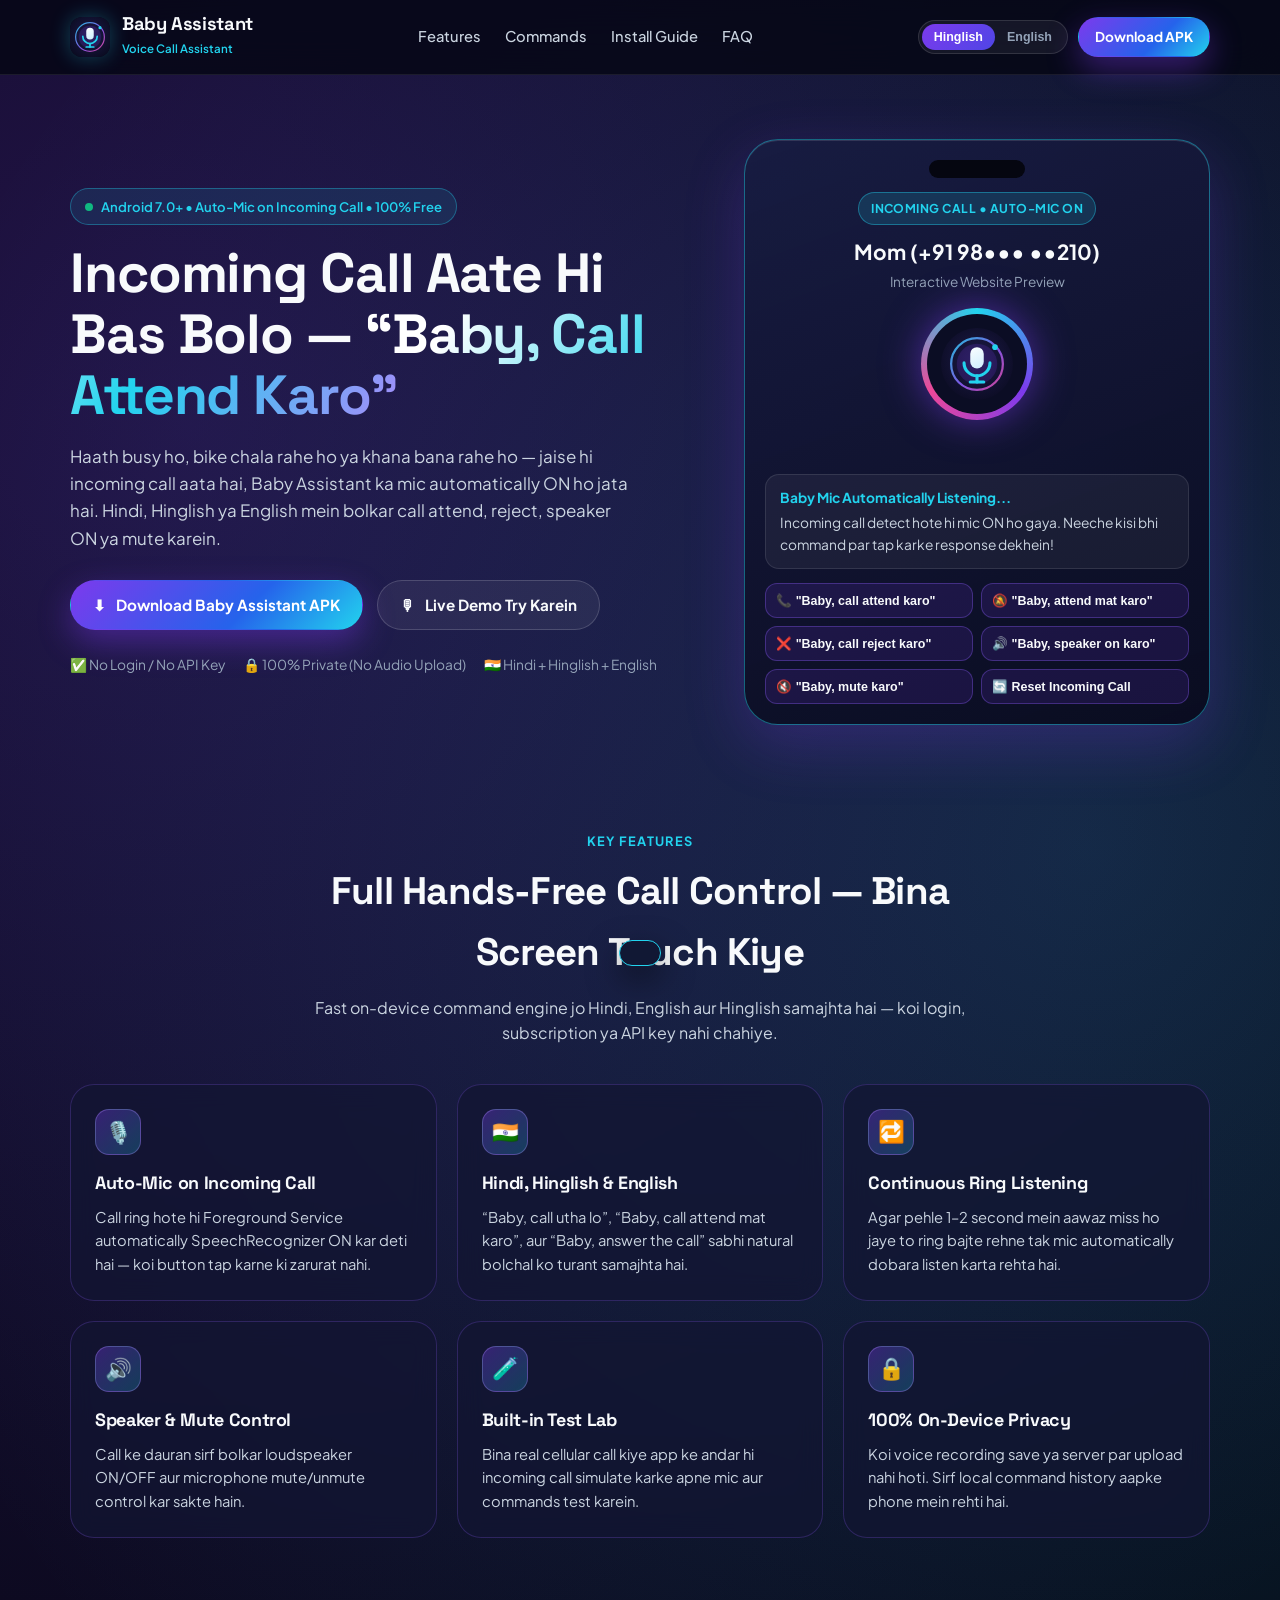
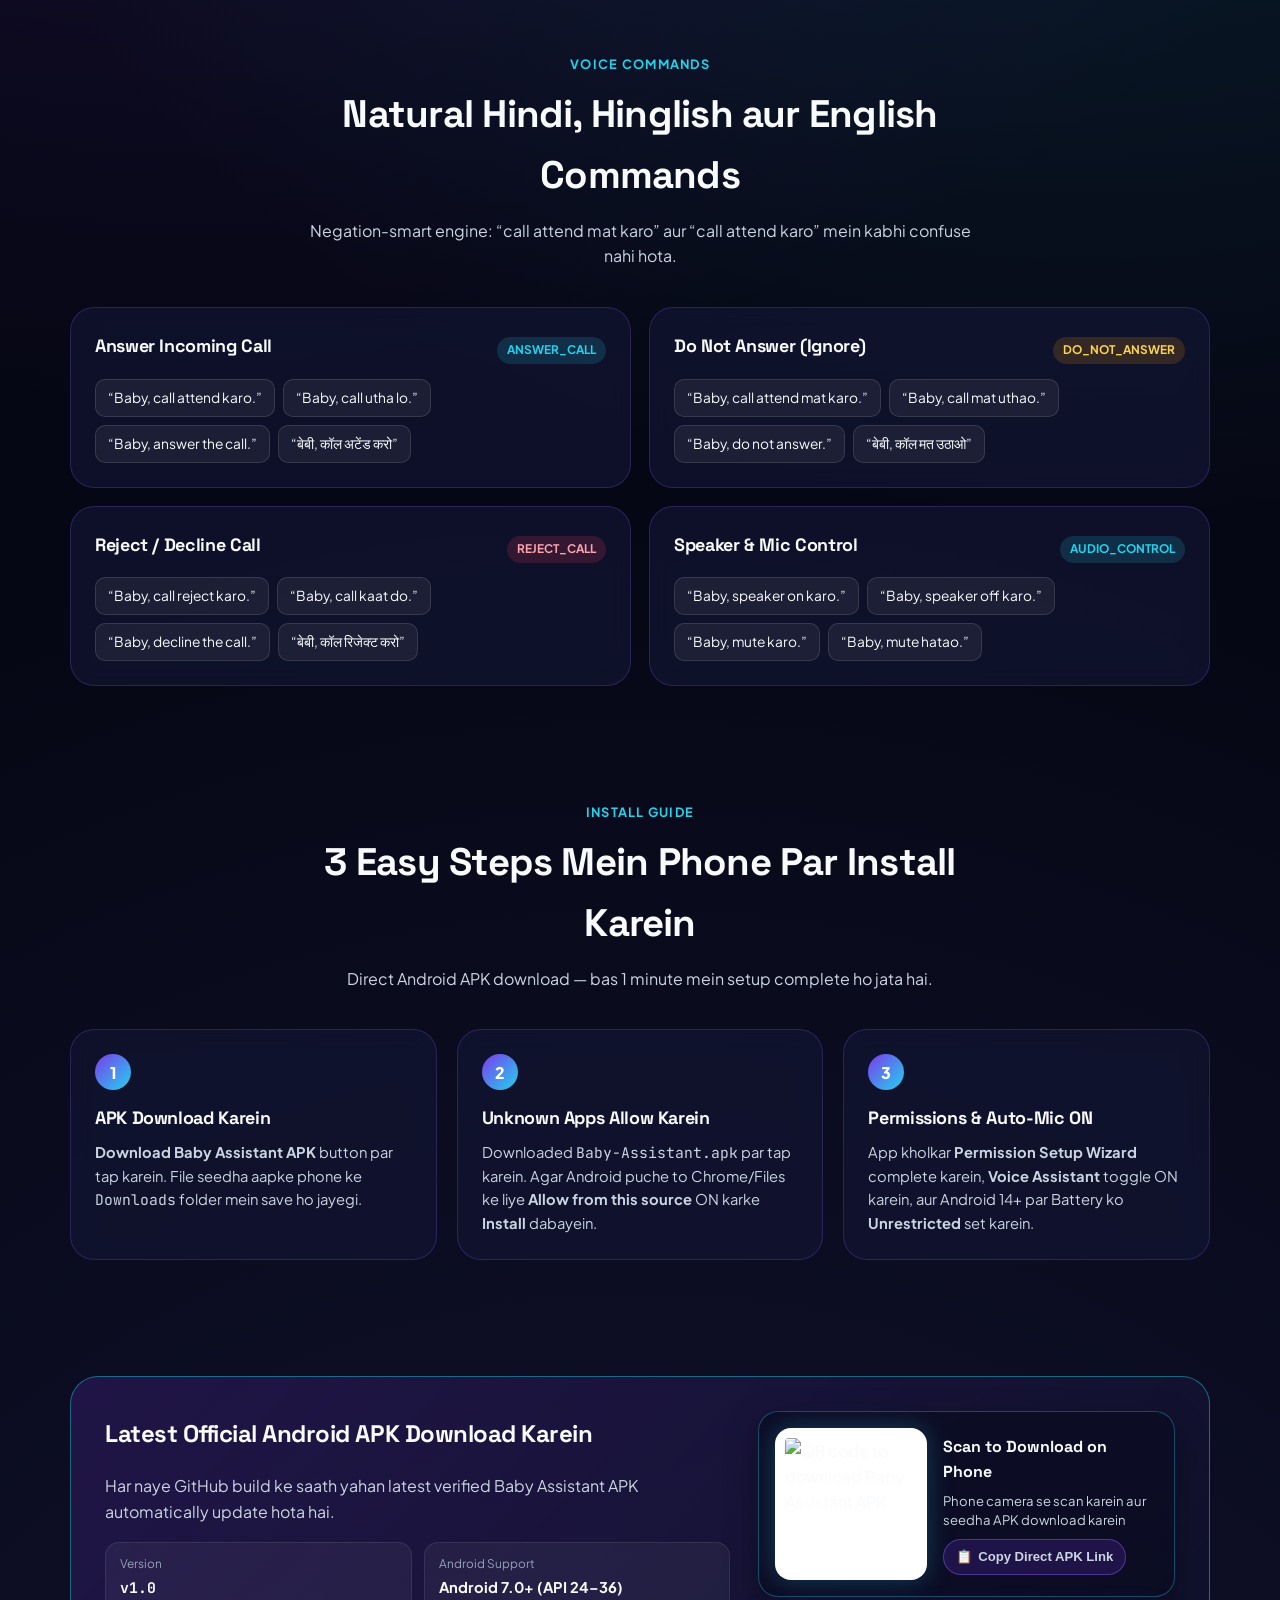
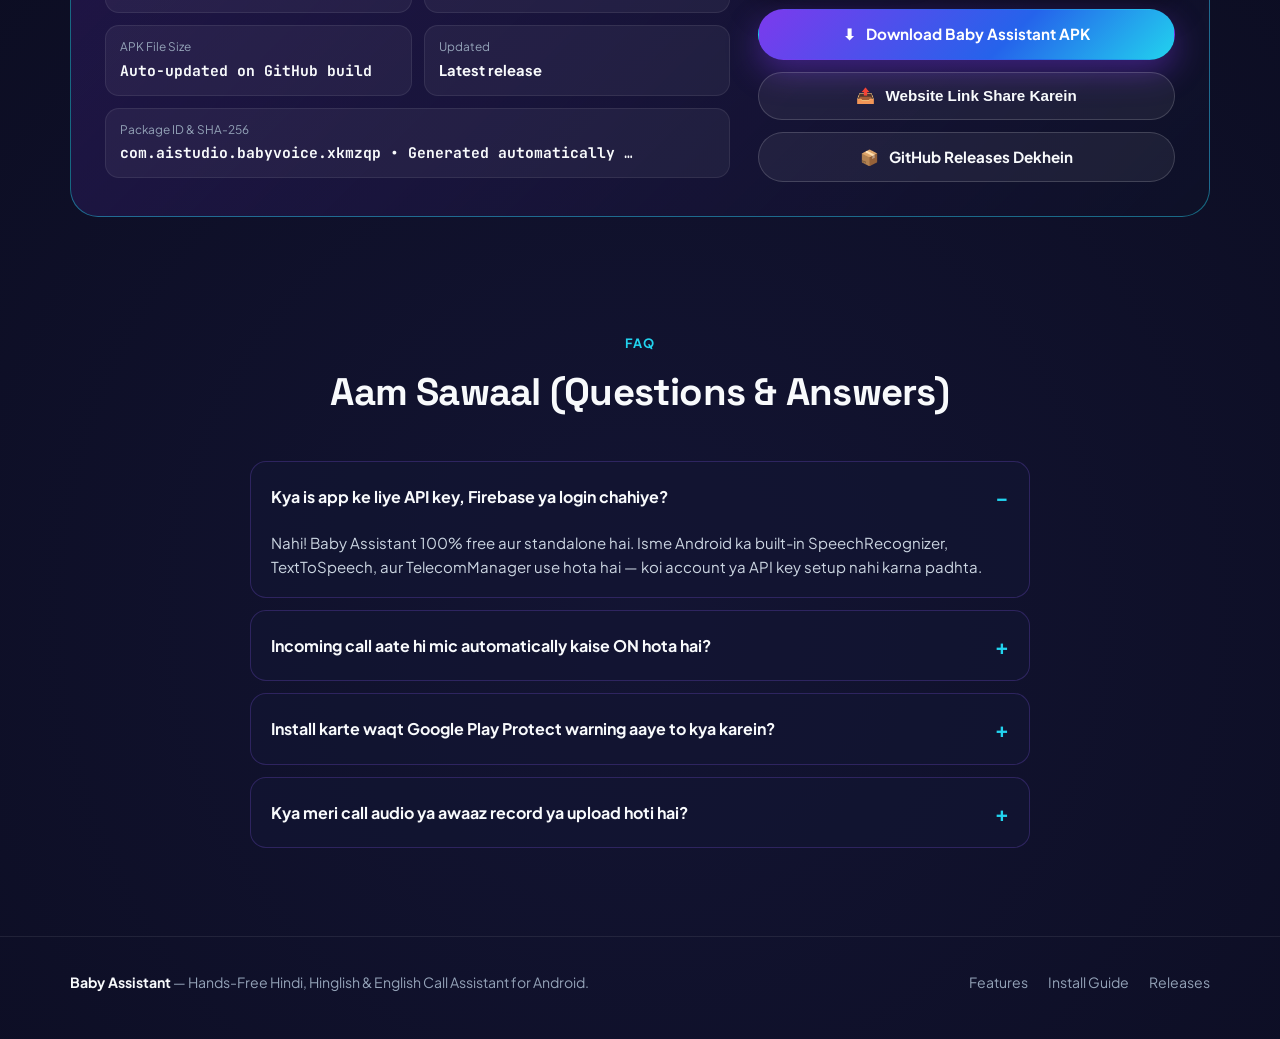
==== docs/index.html @ 57e8d979 "feat(docs): add public landing page and CI deployment Create a responsive landing page in `docs/` fo" ====
<!DOCTYPE html>
<html lang="en">
<head>
  <meta charset="UTF-8" />
  <meta name="viewport" content="width=device-width, initial-scale=1.0" />
  <title>Baby Assistant — Download Hands-Free Voice Call Assistant APK</title>
  <meta
    name="description"
    content="Download Baby Assistant Android APK. Automatically activates microphone on incoming calls for hands-free Hindi, English, and Hinglish call answering, rejecting, speaker, and mute control."
  />
  <meta name="theme-color" content="#0A0B20" />
  <link rel="icon" type="image/svg+xml" href="./assets/baby-icon.svg" />
  <link rel="preconnect" href="https://fonts.googleapis.com" />
  <link rel="preconnect" href="https://fonts.gstatic.com" crossorigin />
  <link
    href="https://fonts.googleapis.com/css2?family=JetBrains+Mono:wght@500;700&family=Plus+Jakarta+Sans:wght@400;500;600;700;800&family=Space+Grotesk:wght@600;700&display=swap"
    rel="stylesheet"
  />
  <link rel="stylesheet" href="./styles.css" />
</head>
<body>
  <header class="navbar">
    <div class="container nav-inner">
      <a href="#top" class="brand">
        <img src="./assets/baby-icon.svg" alt="Baby Assistant Logo" width="40" height="40" />
        <div>
          <span class="brand-name">Baby Assistant</span>
          <span class="brand-sub">Voice Call Assistant</span>
        </div>
      </a>

      <nav class="nav-links" aria-label="Primary navigation">
        <a href="#features">Features</a>
        <a href="#commands">Commands</a>
        <a href="#install">Install Guide</a>
        <a href="#faq">FAQ</a>
      </nav>

      <div class="nav-actions">
        <div class="lang-toggle" role="group" aria-label="Language switch">
          <button type="button" class="lang-btn active" data-lang="hinglish">Hinglish</button>
          <button type="button" class="lang-btn" data-lang="english">English</button>
        </div>
        <a
          href="https://github.com/khilesh6263/-babu/releases/latest/download/Baby-Assistant.apk"
          class="btn btn-primary btn-compact"
          data-apk-download
          download="Baby-Assistant.apk"
        >
          Download APK
        </a>
      </div>
    </div>
  </header>

  <main id="top">
    <!-- Hero -->
    <section class="hero">
      <div class="container hero-grid">
        <div>
          <div class="pill-badge">
            <span class="pulse-dot" aria-hidden="true"></span>
            <span data-i18n="badge">Android 7.0+ • Auto-Mic on Incoming Call • 100% Free</span>
          </div>

          <h1 data-i18n="heroTitle">
            Incoming Call Aate Hi Bas Bolo — <span class="gradient-text">“Baby, Call Attend Karo”</span>
          </h1>

          <p class="hero-desc" data-i18n="heroDesc">
            Haath busy ho, bike chala rahe ho ya khana bana rahe ho — jaise hi incoming call aata hai, Baby Assistant ka mic automatically ON ho jata hai. Hindi, Hinglish ya English mein bolkar call attend, reject, speaker ON ya mute karein.
          </p>

          <div class="hero-cta-row">
            <a
              href="https://github.com/khilesh6263/-babu/releases/latest/download/Baby-Assistant.apk"
              class="btn btn-primary"
              data-apk-download
              download="Baby-Assistant.apk"
            >
              <span aria-hidden="true">⬇</span>
              <span data-i18n="downloadBtn">Download Baby Assistant APK</span>
            </a>

            <a href="#live-demo" class="btn btn-secondary">
              <span aria-hidden="true">🎙</span>
              <span data-i18n="tryDemoBtn">Live Demo Try Karein</span>
            </a>
          </div>

          <div class="meta-strip">
            <span>✅ No Login / No API Key</span>
            <span>🔒 100% Private (No Audio Upload)</span>
            <span>🇮🇳 Hindi + Hinglish + English</span>
          </div>
        </div>

        <!-- Interactive Simulator -->
        <div id="live-demo" class="phone-frame" aria-label="Interactive Baby Assistant demo">
          <div class="phone-notch" aria-hidden="true"></div>
          <div class="phone-header">
            <span id="sim-status-pill" class="call-status-pill ringing">Incoming Call • Auto-Mic ON</span>
            <p class="caller-name">Mom (+91 98••• ••210)</p>
            <p class="caller-sub">Interactive Website Preview</p>
          </div>

          <div class="orb-stage">
            <div class="orb-ring">
              <div class="orb-inner">
                <img src="./assets/baby-icon.svg" alt="Baby Listening Orb" />
              </div>
            </div>
            <div class="wave-bars" aria-hidden="true">
              <span></span><span></span><span></span><span></span><span></span>
            </div>
          </div>

          <div class="sim-response" aria-live="polite">
            <strong id="sim-response-title">Baby Mic Automatically Listening...</strong>
            <span id="sim-response-text">
              Incoming call detect hote hi mic ON ho gaya. Neeche kisi bhi command par tap karke response dekhein!
            </span>
          </div>

          <div class="demo-chips">
            <button type="button" class="chip-btn" data-sim="answer">📞 "Baby, call attend karo"</button>
            <button type="button" class="chip-btn" data-sim="ignore">🔕 "Baby, attend mat karo"</button>
            <button type="button" class="chip-btn" data-sim="reject">❌ "Baby, call reject karo"</button>
            <button type="button" class="chip-btn" data-sim="speaker">🔊 "Baby, speaker on karo"</button>
            <button type="button" class="chip-btn" data-sim="mute">🔇 "Baby, mute karo"</button>
            <button type="button" class="chip-btn" data-sim="ringing">🔄 Reset Incoming Call</button>
          </div>
        </div>
      </div>
    </section>

    <!-- Features -->
    <section id="features" class="section">
      <div class="container">
        <div class="section-head">
          <div class="section-tag" data-i18n="featuresTag">Key Features</div>
          <h2 data-i18n="featuresTitle">Full Hands-Free Call Control — Bina Screen Touch Kiye</h2>
          <p data-i18n="featuresSub">
            Fast on-device command engine jo Hindi, English aur Hinglish samajhta hai — koi login, subscription ya API key nahi chahiye.
          </p>
        </div>

        <div class="card-grid">
          <article class="glass-card">
            <div class="icon-box" aria-hidden="true">🎙️</div>
            <h3>Auto-Mic on Incoming Call</h3>
            <p>
              Call ring hote hi Foreground Service automatically SpeechRecognizer ON kar deti hai — koi button tap karne ki zarurat nahi.
            </p>
          </article>

          <article class="glass-card">
            <div class="icon-box" aria-hidden="true">🇮🇳</div>
            <h3>Hindi, Hinglish &amp; English</h3>
            <p>
              “Baby, call utha lo”, “Baby, call attend mat karo”, aur “Baby, answer the call” sabhi natural bolchal ko turant samajhta hai.
            </p>
          </article>

          <article class="glass-card">
            <div class="icon-box" aria-hidden="true">🔁</div>
            <h3>Continuous Ring Listening</h3>
            <p>
              Agar pehle 1–2 second mein aawaz miss ho jaye to ring bajte rehne tak mic automatically dobara listen karta rehta hai.
            </p>
          </article>

          <article class="glass-card">
            <div class="icon-box" aria-hidden="true">🔊</div>
            <h3>Speaker &amp; Mute Control</h3>
            <p>
              Call ke dauran sirf bolkar loudspeaker ON/OFF aur microphone mute/unmute control kar sakte hain.
            </p>
          </article>

          <article class="glass-card">
            <div class="icon-box" aria-hidden="true">🧪</div>
            <h3>Built-in Test Lab</h3>
            <p>
              Bina real cellular call kiye app ke andar hi incoming call simulate karke apne mic aur commands test karein.
            </p>
          </article>

          <article class="glass-card">
            <div class="icon-box" aria-hidden="true">🔒</div>
            <h3>100% On-Device Privacy</h3>
            <p>
              Koi voice recording save ya server par upload nahi hoti. Sirf local command history aapke phone mein rehti hai.
            </p>
          </article>
        </div>
      </div>
    </section>

    <!-- Supported Commands -->
    <section id="commands" class="section">
      <div class="container">
        <div class="section-head">
          <div class="section-tag" data-i18n="commandsTag">Voice Commands</div>
          <h2 data-i18n="commandsTitle">Natural Hindi, Hinglish aur English Commands</h2>
          <p data-i18n="commandsSub">
            Negation-smart engine: “call attend mat karo” aur “call attend karo” mein kabhi confuse nahi hota.
          </p>
        </div>

        <div class="commands-grid">
          <article class="glass-card command-card">
            <div class="command-header">
              <h3>Answer Incoming Call</h3>
              <span class="intent-badge">ANSWER_CALL</span>
            </div>
            <div class="phrase-list">
              <span class="phrase-pill">“Baby, call attend karo.”</span>
              <span class="phrase-pill">“Baby, call utha lo.”</span>
              <span class="phrase-pill">“Baby, answer the call.”</span>
              <span class="phrase-pill">“बेबी, कॉल अटेंड करो”</span>
            </div>
          </article>

          <article class="glass-card command-card">
            <div class="command-header">
              <h3>Do Not Answer (Ignore)</h3>
              <span class="intent-badge warn">DO_NOT_ANSWER</span>
            </div>
            <div class="phrase-list">
              <span class="phrase-pill">“Baby, call attend mat karo.”</span>
              <span class="phrase-pill">“Baby, call mat uthao.”</span>
              <span class="phrase-pill">“Baby, do not answer.”</span>
              <span class="phrase-pill">“बेबी, कॉल मत उठाओ”</span>
            </div>
          </article>

          <article class="glass-card command-card">
            <div class="command-header">
              <h3>Reject / Decline Call</h3>
              <span class="intent-badge danger">REJECT_CALL</span>
            </div>
            <div class="phrase-list">
              <span class="phrase-pill">“Baby, call reject karo.”</span>
              <span class="phrase-pill">“Baby, call kaat do.”</span>
              <span class="phrase-pill">“Baby, decline the call.”</span>
              <span class="phrase-pill">“बेबी, कॉल रिजेक्ट करो”</span>
            </div>
          </article>

          <article class="glass-card command-card">
            <div class="command-header">
              <h3>Speaker &amp; Mic Control</h3>
              <span class="intent-badge">AUDIO_CONTROL</span>
            </div>
            <div class="phrase-list">
              <span class="phrase-pill">“Baby, speaker on karo.”</span>
              <span class="phrase-pill">“Baby, speaker off karo.”</span>
              <span class="phrase-pill">“Baby, mute karo.”</span>
              <span class="phrase-pill">“Baby, mute hatao.”</span>
            </div>
          </article>
        </div>
      </div>
    </section>

    <!-- 3-Step Install Guide -->
    <section id="install" class="section">
      <div class="container">
        <div class="section-head">
          <div class="section-tag" data-i18n="installTag">Install Guide</div>
          <h2 data-i18n="installTitle">3 Easy Steps Mein Phone Par Install Karein</h2>
          <p data-i18n="installSub">
            Direct Android APK download — bas 1 minute mein setup complete ho jata hai.
          </p>
        </div>

        <div class="steps-grid">
          <article class="glass-card">
            <div class="step-num">1</div>
            <h3>APK Download Karein</h3>
            <p>
              <strong>Download Baby Assistant APK</strong> button par tap karein. File seedha aapke phone ke <code>Downloads</code> folder mein save ho jayegi.
            </p>
          </article>

          <article class="glass-card">
            <div class="step-num">2</div>
            <h3>Unknown Apps Allow Karein</h3>
            <p>
              Downloaded <code>Baby-Assistant.apk</code> par tap karein. Agar Android puche to Chrome/Files ke liye <strong>Allow from this source</strong> ON karke <strong>Install</strong> dabayein.
            </p>
          </article>

          <article class="glass-card">
            <div class="step-num">3</div>
            <h3>Permissions &amp; Auto-Mic ON</h3>
            <p>
              App kholkar <strong>Permission Setup Wizard</strong> complete karein, <strong>Voice Assistant</strong> toggle ON karein, aur Android 14+ par Battery ko <strong>Unrestricted</strong> set karein.
            </p>
          </article>
        </div>
      </div>
    </section>

    <!-- Download & Verification Box -->
    <section id="download" class="section">
      <div class="container">
        <div class="download-box">
          <div>
            <h2 data-i18n="downloadBoxTitle">Latest Official Android APK Download Karein</h2>
            <p style="color: var(--text-secondary); margin: 0;" data-i18n="downloadBoxSub">
              Har naye GitHub build ke saath yahan latest verified Baby Assistant APK automatically update hota hai.
            </p>

            <div class="spec-list">
              <div class="spec-item">
                <span class="spec-label">Version</span>
                <span class="spec-value mono" id="spec-version">v1.0</span>
              </div>
              <div class="spec-item">
                <span class="spec-label">Android Support</span>
                <span class="spec-value">Android 7.0+ (API 24–36)</span>
              </div>
              <div class="spec-item">
                <span class="spec-label">APK File Size</span>
                <span class="spec-value mono" id="spec-size">Auto-updated</span>
              </div>
              <div class="spec-item">
                <span class="spec-label">Updated</span>
                <span class="spec-value" id="spec-updated">Latest release</span>
              </div>
              <div class="spec-item" style="grid-column: 1 / -1;">
                <span class="spec-label">Package ID &amp; SHA-256</span>
                <span class="spec-value mono">com.aistudio.babyvoice.xkmzqp • <span id="spec-sha256">Verified in CI</span></span>
              </div>
            </div>
          </div>

          <div class="download-actions">
            <div class="qr-card" aria-label="QR code for direct APK download">
              <div class="qr-frame">
                <div
                  id="apk-qr-code"
                  class="qr-code-box"
                  role="img"
                  aria-label="Scan QR code to download Baby Assistant APK"
                ></div>
              </div>
              <div class="qr-caption">
                <strong data-i18n="qrTitle">Scan to Download on Phone</strong>
                <span data-i18n="qrDesc">Phone camera se scan karein aur seedha APK download karein</span>
                <button type="button" id="copy-apk-url-btn" class="qr-copy-btn">
                  <span aria-hidden="true">📋</span>
                  <span data-i18n="copyApkBtn">Copy Direct APK Link</span>
                </button>
              </div>
            </div>

            <a
              href="https://github.com/khilesh6263/-babu/releases/latest/download/Baby-Assistant.apk"
              class="btn btn-primary"
              data-apk-download
              download="Baby-Assistant.apk"
            >
              <span aria-hidden="true">⬇</span>
              <span data-i18n="downloadBtn">Download Baby Assistant APK</span>
            </a>

            <button type="button" id="share-site-btn" class="btn btn-secondary">
              <span aria-hidden="true">📤</span>
              <span data-i18n="shareBtn">Website Link Share Karein</span>
            </button>

            <a
              href="https://github.com/khilesh6263/-babu/releases"
              target="_blank"
              rel="noopener noreferrer"
              class="btn btn-secondary"
              data-releases-link
            >
              <span aria-hidden="true">📦</span>
              <span data-i18n="releasesBtn">GitHub Releases Dekhein</span>
            </a>
          </div>
        </div>
      </div>
    </section>

    <!-- FAQ -->
    <section id="faq" class="section">
      <div class="container">
        <div class="section-head">
          <div class="section-tag" data-i18n="faqTag">FAQ</div>
          <h2 data-i18n="faqTitle">Aam Sawaal (Questions &amp; Answers)</h2>
        </div>

        <div class="faq-list">
          <details class="faq-item" open>
            <summary>Kya is app ke liye API key, Firebase ya login chahiye?</summary>
            <p>
              Nahi! Baby Assistant 100% free aur standalone hai. Isme Android ka built-in SpeechRecognizer, TextToSpeech, aur TelecomManager use hota hai — koi account ya API key setup nahi karna padhta.
            </p>
          </details>

          <details class="faq-item">
            <summary>Incoming call aate hi mic automatically kaise ON hota hai?</summary>
            <p>
              Jab aap app ke andar Voice Assistant toggle ON rakhte hain, to app ki Microphone Foreground Service armed rehti hai. Call ring hote hi bina button dabaye mic listen start kar deta hai. Android 14+ par best performance ke liye Settings mein Battery Optimization ko Unrestricted set karein.
            </p>
          </details>

          <details class="faq-item">
            <summary>Install karte waqt Google Play Protect warning aaye to kya karein?</summary>
            <p>
              Kyunki yeh APK direct website / GitHub se download kiya jata hai (Play Store ke bahar), Android pehli baar confirm karta hai. Aap <strong>More details → Install anyway</strong> select karke safely install kar sakte hain.
            </p>
          </details>

          <details class="faq-item">
            <summary>Kya meri call audio ya awaaz record ya upload hoti hai?</summary>
            <p>
              Bilkul nahi. Baby Assistant koi audio file record ya cloud par upload nahi karta. Sirf recognized command ka text log aapke phone ke local storage mein dikhta hai, jise aap kabhi bhi delete kar sakte hain.
            </p>
          </details>
        </div>
      </div>
    </section>
  </main>

  <footer class="footer">
    <div class="container footer-inner">
      <div>
        <strong style="color: var(--text-primary);">Baby Assistant</strong> — Hands-Free Hindi, Hinglish &amp; English Call Assistant for Android.
      </div>
      <div class="footer-links">
        <a href="#features">Features</a>
        <a href="#install">Install Guide</a>
        <a href="https://github.com/khilesh6263/-babu/releases" target="_blank" rel="noopener noreferrer" data-releases-link>Releases</a>
      </div>
    </div>
  </footer>

  <div id="toast" class="toast" role="status" aria-live="polite"></div>
  <script src="https://cdn.jsdelivr.net/npm/qrcode-generator@1.4.4/qrcode.min.js" defer></script>
  <script src="./app.js" defer></script>
</body>
</html>
---- docs/styles.css ----
:root {
  --bg-deep: #060714;
  --bg-surface: #0E1128;
  --bg-card: rgba(18, 22, 50, 0.72);
  --border-subtle: rgba(139, 92, 246, 0.24);
  --border-glow: rgba(34, 211, 238, 0.45);
  --text-primary: #F8FAFC;
  --text-secondary: #CBD5E1;
  --text-muted: #94A3B8;
  --violet: #7C3AED;
  --violet-light: #A78BFA;
  --cyan: #22D3EE;
  --emerald: #10B981;
  --rose: #F43F5E;
  --amber: #F59E0B;
  --radius-lg: 24px;
  --radius-md: 16px;
  --radius-pill: 999px;
  --shadow-glow: 0 20px 60px rgba(124, 58, 237, 0.24);
}

*,
*::before,
*::after {
  box-sizing: border-box;
}

html {
  scroll-behavior: smooth;
}

body {
  margin: 0;
  font-family: "Plus Jakarta Sans", -apple-system, BlinkMacSystemFont, "Segoe UI", sans-serif;
  background: radial-gradient(circle at 15% 10%, rgba(124, 58, 237, 0.24), transparent 40%),
    radial-gradient(circle at 85% 20%, rgba(34, 211, 238, 0.16), transparent 36%),
    radial-gradient(circle at 50% 90%, rgba(99, 102, 241, 0.14), transparent 45%),
    var(--bg-deep);
  color: var(--text-primary);
  line-height: 1.6;
  min-height: 100vh;
  overflow-x: hidden;
}

h1, h2, h3, h4, .brand-name {
  font-family: "Space Grotesk", sans-serif;
  letter-spacing: -0.02em;
  margin-top: 0;
}

code, .mono {
  font-family: "JetBrains Mono", monospace;
}

a {
  color: inherit;
  text-decoration: none;
}

.container {
  width: min(1140px, 92%);
  margin: 0 auto;
}

/* Navbar */
.navbar {
  position: sticky;
  top: 0;
  z-index: 50;
  background: rgba(6, 7, 20, 0.82);
  backdrop-filter: blur(18px);
  border-bottom: 1px solid rgba(255, 255, 255, 0.08);
}

.nav-inner {
  display: flex;
  align-items: center;
  justify-content: space-between;
  gap: 16px;
  padding: 14px 0;
}

.brand {
  display: flex;
  align-items: center;
  gap: 12px;
}

.brand img {
  width: 40px;
  height: 40px;
  border-radius: 12px;
  box-shadow: 0 0 20px rgba(34, 211, 238, 0.3);
}

.brand-name {
  font-size: 1.15rem;
  font-weight: 700;
  display: block;
  line-height: 1.1;
}

.brand-sub {
  font-size: 0.72rem;
  color: var(--cyan);
  font-weight: 600;
}

.nav-links {
  display: flex;
  align-items: center;
  gap: 24px;
  color: var(--text-secondary);
  font-size: 0.92rem;
  font-weight: 500;
}

.nav-links a:hover {
  color: var(--cyan);
}

.nav-actions {
  display: flex;
  align-items: center;
  gap: 10px;
}

.lang-toggle {
  display: inline-flex;
  background: rgba(255, 255, 255, 0.06);
  border: 1px solid rgba(255, 255, 255, 0.12);
  border-radius: var(--radius-pill);
  padding: 3px;
}

.lang-btn {
  border: none;
  background: transparent;
  color: var(--text-muted);
  font-size: 0.78rem;
  font-weight: 600;
  padding: 6px 12px;
  border-radius: var(--radius-pill);
  cursor: pointer;
  transition: 0.2s ease;
}

.lang-btn.active {
  background: linear-gradient(135deg, var(--violet), #4F46E5);
  color: #fff;
}

/* Buttons */
.btn {
  display: inline-flex;
  align-items: center;
  justify-content: center;
  gap: 10px;
  min-height: 48px;
  padding: 12px 22px;
  border-radius: var(--radius-pill);
  font-weight: 700;
  font-size: 0.95rem;
  border: 1px solid transparent;
  cursor: pointer;
  transition: transform 0.18s ease, box-shadow 0.2s ease, border-color 0.2s ease;
}

.btn:hover {
  transform: translateY(-2px);
}

.btn-primary {
  background: linear-gradient(135deg, var(--violet), #2563EB 60%, var(--cyan));
  color: #fff;
  box-shadow: 0 12px 32px rgba(124, 58, 237, 0.42);
}

.btn-primary:hover {
  box-shadow: 0 16px 40px rgba(34, 211, 238, 0.35);
}

.btn-secondary {
  background: rgba(255, 255, 255, 0.06);
  border-color: rgba(255, 255, 255, 0.16);
  color: var(--text-primary);
}

.btn-secondary:hover {
  border-color: var(--cyan);
}

.btn-compact {
  min-height: 40px;
  padding: 8px 16px;
  font-size: 0.85rem;
}

/* Hero */
.hero {
  padding: 64px 0 48px;
}

.hero-grid {
  display: grid;
  grid-template-columns: 1.15fr 0.85fr;
  gap: 44px;
  align-items: center;
}

.pill-badge {
  display: inline-flex;
  align-items: center;
  gap: 8px;
  padding: 7px 14px;
  border-radius: var(--radius-pill);
  background: rgba(34, 211, 238, 0.1);
  border: 1px solid rgba(34, 211, 238, 0.35);
  color: var(--cyan);
  font-size: 0.82rem;
  font-weight: 600;
  margin-bottom: 18px;
}

.pulse-dot {
  width: 8px;
  height: 8px;
  border-radius: 50%;
  background: var(--emerald);
  box-shadow: 0 0 0 0 rgba(16, 185, 129, 0.7);
  animation: pulse 1.8s infinite;
}

@keyframes pulse {
  0% { box-shadow: 0 0 0 0 rgba(16, 185, 129, 0.7); }
  70% { box-shadow: 0 0 0 10px rgba(16, 185, 129, 0); }
  100% { box-shadow: 0 0 0 0 rgba(16, 185, 129, 0); }
}

.hero h1 {
  font-size: clamp(2.1rem, 4.4vw, 3.45rem);
  line-height: 1.1;
  margin-bottom: 18px;
}

.gradient-text {
  background: linear-gradient(120deg, #FFFFFF 15%, var(--cyan) 55%, var(--violet-light) 100%);
  -webkit-background-clip: text;
  background-clip: text;
  color: transparent;
}

.hero-desc {
  color: var(--text-secondary);
  font-size: 1.06rem;
  margin-bottom: 28px;
  max-width: 560px;
}

.hero-cta-row {
  display: flex;
  flex-wrap: wrap;
  gap: 14px;
  margin-bottom: 24px;
}

.meta-strip {
  display: flex;
  flex-wrap: wrap;
  gap: 18px;
  color: var(--text-muted);
  font-size: 0.86rem;
}

.meta-strip span {
  display: inline-flex;
  align-items: center;
  gap: 6px;
}

/* Interactive Phone Mockup */
.phone-frame {
  background: linear-gradient(160deg, rgba(24, 28, 66, 0.92), rgba(10, 12, 32, 0.98));
  border: 1px solid var(--border-glow);
  border-radius: 34px;
  padding: 20px;
  box-shadow: var(--shadow-glow), inset 0 1px 0 rgba(255, 255, 255, 0.12);
  position: relative;
}

.phone-notch {
  width: 96px;
  height: 18px;
  background: #050610;
  border-radius: 12px;
  margin: 0 auto 14px;
}

.call-status-pill {
  display: inline-flex;
  align-items: center;
  gap: 8px;
  font-size: 0.76rem;
  font-weight: 700;
  letter-spacing: 0.04em;
  text-transform: uppercase;
  padding: 6px 12px;
  border-radius: var(--radius-pill);
  background: rgba(16, 185, 129, 0.16);
  color: #6EE7B7;
  border: 1px solid rgba(16, 185, 129, 0.35);
}

.call-status-pill.ringing {
  background: rgba(34, 211, 238, 0.15);
  color: var(--cyan);
  border-color: rgba(34, 211, 238, 0.4);
}

.call-status-pill.rejected {
  background: rgba(244, 63, 94, 0.16);
  color: #FDA4AF;
  border-color: rgba(244, 63, 94, 0.4);
}

.phone-header {
  text-align: center;
  margin-bottom: 16px;
}

.caller-name {
  font-size: 1.3rem;
  font-weight: 700;
  margin: 10px 0 2px;
}

.caller-sub {
  font-size: 0.85rem;
  color: var(--text-muted);
  margin: 0;
}

.orb-stage {
  display: flex;
  flex-direction: column;
  align-items: center;
  margin: 16px 0;
}

.orb-ring {
  width: 112px;
  height: 112px;
  border-radius: 50%;
  padding: 6px;
  background: conic-gradient(from 0deg, var(--cyan), var(--violet), #EC4899, var(--cyan));
  animation: spin 6s linear infinite;
  display: grid;
  place-items: center;
  box-shadow: 0 0 38px rgba(124, 58, 237, 0.55);
}

.orb-inner {
  width: 100%;
  height: 100%;
  border-radius: 50%;
  background: #0B0D24;
  display: grid;
  place-items: center;
  animation: spin-reverse 6s linear infinite;
}

.orb-inner img {
  width: 72px;
  height: 72px;
  border-radius: 50%;
}

@keyframes spin {
  to { transform: rotate(360deg); }
}

@keyframes spin-reverse {
  to { transform: rotate(-360deg); }
}

.wave-bars {
  display: flex;
  align-items: center;
  gap: 5px;
  height: 26px;
  margin-top: 12px;
}

.wave-bars span {
  width: 4px;
  border-radius: 4px;
  background: linear-gradient(180deg, var(--cyan), var(--violet));
  animation: wave 1s ease-in-out infinite;
}

.wave-bars span:nth-child(2) { animation-delay: 0.12s; }
.wave-bars span:nth-child(3) { animation-delay: 0.24s; }
.wave-bars span:nth-child(4) { animation-delay: 0.36s; }
.wave-bars span:nth-child(5) { animation-delay: 0.18s; }

@keyframes wave {
  0%, 100% { height: 8px; opacity: 0.55; }
  50% { height: 24px; opacity: 1; }
}

.sim-response {
  background: rgba(255, 255, 255, 0.05);
  border: 1px solid rgba(255, 255, 255, 0.1);
  border-radius: 14px;
  padding: 12px 14px;
  font-size: 0.86rem;
  color: var(--text-secondary);
  margin-bottom: 14px;
  min-height: 66px;
}

.sim-response strong {
  color: var(--cyan);
  display: block;
  margin-bottom: 3px;
}

.demo-chips {
  display: grid;
  grid-template-columns: 1fr 1fr;
  gap: 8px;
}

.chip-btn {
  border: 1px solid rgba(139, 92, 246, 0.35);
  background: rgba(124, 58, 237, 0.14);
  color: var(--text-primary);
  border-radius: 12px;
  padding: 9px 10px;
  font-size: 0.78rem;
  font-weight: 600;
  cursor: pointer;
  text-align: left;
  transition: 0.18s ease;
}

.chip-btn:hover {
  border-color: var(--cyan);
  background: rgba(34, 211, 238, 0.16);
}

.chip-btn.reset-chip {
  grid-column: span 2;
  text-align: center;
  background: rgba(255, 255, 255, 0.05);
  border-color: rgba(255, 255, 255, 0.15);
  color: var(--text-secondary);
}

/* Sections */
.section {
  padding: 58px 0;
}

.section-head {
  text-align: center;
  max-width: 680px;
  margin: 0 auto 38px;
}

.section-tag {
  font-size: 0.8rem;
  font-weight: 700;
  letter-spacing: 0.1em;
  text-transform: uppercase;
  color: var(--cyan);
  margin-bottom: 8px;
}

.section-head h2 {
  font-size: clamp(1.7rem, 3vw, 2.4rem);
  margin-bottom: 12px;
}

.section-head p {
  color: var(--text-secondary);
  margin: 0;
}

/* Cards */
.card-grid {
  display: grid;
  grid-template-columns: repeat(3, 1fr);
  gap: 20px;
}

.glass-card {
  background: var(--bg-card);
  border: 1px solid var(--border-subtle);
  border-radius: var(--radius-lg);
  padding: 24px;
  backdrop-filter: blur(12px);
  transition: border-color 0.2s ease, transform 0.2s ease;
}

.glass-card:hover {
  border-color: var(--border-glow);
  transform: translateY(-3px);
}

.icon-box {
  width: 46px;
  height: 46px;
  border-radius: 14px;
  background: linear-gradient(135deg, rgba(124, 58, 237, 0.35), rgba(34, 211, 238, 0.22));
  border: 1px solid rgba(167, 139, 250, 0.35);
  display: grid;
  place-items: center;
  font-size: 1.35rem;
  margin-bottom: 14px;
}

.glass-card h3 {
  font-size: 1.12rem;
  margin-bottom: 8px;
}

.glass-card p {
  color: var(--text-secondary);
  font-size: 0.92rem;
  margin: 0;
}

/* Commands Grid */
.commands-grid {
  display: grid;
  grid-template-columns: repeat(2, 1fr);
  gap: 18px;
}

.command-card {
  display: flex;
  flex-direction: column;
  gap: 10px;
}

.command-header {
  display: flex;
  align-items: center;
  justify-content: space-between;
  gap: 10px;
}

.intent-badge {
  font-size: 0.74rem;
  font-weight: 700;
  padding: 4px 10px;
  border-radius: var(--radius-pill);
  background: rgba(34, 211, 238, 0.15);
  color: var(--cyan);
}

.intent-badge.warn {
  background: rgba(245, 158, 11, 0.16);
  color: #FCD34D;
}

.intent-badge.danger {
  background: rgba(244, 63, 94, 0.16);
  color: #FDA4AF;
}

.phrase-list {
  display: flex;
  flex-wrap: wrap;
  gap: 8px;
}

.phrase-pill {
  background: rgba(255, 255, 255, 0.06);
  border: 1px solid rgba(255, 255, 255, 0.12);
  border-radius: 10px;
  padding: 7px 12px;
  font-size: 0.86rem;
  color: var(--text-primary);
}

/* Install Steps */
.steps-grid {
  display: grid;
  grid-template-columns: repeat(3, 1fr);
  gap: 20px;
}

.step-num {
  width: 36px;
  height: 36px;
  border-radius: 50%;
  background: linear-gradient(135deg, var(--violet), var(--cyan));
  color: #fff;
  font-weight: 800;
  display: grid;
  place-items: center;
  margin-bottom: 14px;
}

/* Release Verification Box */
.download-box {
  background: linear-gradient(135deg, rgba(124, 58, 237, 0.18), rgba(14, 17, 40, 0.92));
  border: 1px solid var(--border-glow);
  border-radius: 28px;
  padding: 34px;
  display: grid;
  grid-template-columns: 1.2fr 0.8fr;
  gap: 28px;
  align-items: center;
}

.spec-list {
  display: grid;
  grid-template-columns: 1fr 1fr;
  gap: 12px;
  margin-top: 18px;
}

.spec-item {
  background: rgba(255, 255, 255, 0.05);
  border: 1px solid rgba(255, 255, 255, 0.08);
  border-radius: 14px;
  padding: 12px 14px;
}

.spec-label {
  font-size: 0.74rem;
  color: var(--text-muted);
  display: block;
}

.spec-value {
  font-size: 0.92rem;
  font-weight: 700;
  word-break: break-all;
}

.download-actions {
  display: flex;
  flex-direction: column;
  gap: 12px;
}

.qr-card {
  display: flex;
  align-items: center;
  gap: 16px;
  padding: 16px;
  border-radius: 20px;
  background: rgba(10, 12, 32, 0.72);
  border: 1px solid rgba(34, 211, 238, 0.32);
  box-shadow: 0 12px 32px rgba(0, 0, 0, 0.35);
}

.qr-frame {
  flex-shrink: 0;
  padding: 10px;
  background: #FFFFFF;
  border-radius: 16px;
  box-shadow: 0 0 24px rgba(34, 211, 238, 0.25);
  display: grid;
  place-items: center;
}

.qr-code-box {
  width: 132px;
  height: 132px;
  display: grid;
  place-items: center;
}

.qr-code-box svg,
.qr-code-box img {
  width: 132px;
  height: 132px;
  display: block;
  border-radius: 4px;
}

.qr-caption {
  display: flex;
  flex-direction: column;
  gap: 6px;
  min-width: 0;
}

.qr-caption strong {
  font-family: "Space Grotesk", sans-serif;
  font-size: 1rem;
  color: var(--text-primary);
}

.qr-caption span {
  font-size: 0.82rem;
  color: var(--text-secondary);
  line-height: 1.45;
}

.qr-copy-btn {
  margin-top: 4px;
  align-self: flex-start;
  display: inline-flex;
  align-items: center;
  gap: 6px;
  padding: 7px 12px;
  min-height: 36px;
  border-radius: var(--radius-pill);
  border: 1px solid rgba(139, 92, 246, 0.45);
  background: rgba(124, 58, 237, 0.18);
  color: var(--text-primary);
  font-size: 0.78rem;
  font-weight: 600;
  cursor: pointer;
  transition: border-color 0.2s ease, background 0.2s ease;
}

.qr-copy-btn:hover {
  border-color: var(--cyan);
  background: rgba(34, 211, 238, 0.18);
}

@media (max-width: 480px) {
  .qr-card {
    flex-direction: column;
    text-align: center;
  }

  .qr-copy-btn {
    align-self: center;
  }
}

.toast {
  position: fixed;
  bottom: 24px;
  left: 50%;
  transform: translateX(-50%) translateY(90px);
  background: #111834;
  border: 1px solid var(--cyan);
  color: #fff;
  padding: 12px 20px;
  border-radius: var(--radius-pill);
  font-size: 0.9rem;
  font-weight: 600;
  box-shadow: 0 12px 32px rgba(0, 0, 0, 0.5);
  transition: transform 0.25s ease;
  z-index: 100;
}

.toast.show {
  transform: translateX(-50%) translateY(0);
}

/* FAQ */
.faq-list {
  max-width: 780px;
  margin: 0 auto;
  display: flex;
  flex-direction: column;
  gap: 12px;
}

.faq-item {
  background: var(--bg-card);
  border: 1px solid var(--border-subtle);
  border-radius: var(--radius-md);
  overflow: hidden;
}

.faq-item summary {
  padding: 18px 20px;
  font-weight: 700;
  cursor: pointer;
  list-style: none;
  display: flex;
  justify-content: space-between;
  align-items: center;
}

.faq-item summary::-webkit-details-marker {
  display: none;
}

.faq-item summary::after {
  content: "+";
  color: var(--cyan);
  font-size: 1.3rem;
}

.faq-item[open] summary::after {
  content: "−";
}

.faq-item p {
  margin: 0;
  padding: 0 20px 18px;
  color: var(--text-secondary);
  font-size: 0.94rem;
}

/* Footer */
.footer {
  border-top: 1px solid rgba(255, 255, 255, 0.08);
  padding: 34px 0 46px;
  margin-top: 30px;
  color: var(--text-muted);
  font-size: 0.88rem;
}

.footer-inner {
  display: flex;
  flex-wrap: wrap;
  justify-content: space-between;
  align-items: center;
  gap: 16px;
}

.footer-links {
  display: flex;
  gap: 20px;
}

.footer-links a:hover {
  color: var(--cyan);
}

@media (max-width: 920px) {
  .hero-grid,
  .download-box {
    grid-template-columns: 1fr;
  }

  .card-grid,
  .steps-grid {
    grid-template-columns: 1fr 1fr;
  }

  .nav-links {
    display: none;
  }
}

@media (max-width: 620px) {
  .card-grid,
  .steps-grid,
  .commands-grid,
  .spec-list {
    grid-template-columns: 1fr;
  }

  .hero {
    padding-top: 36px;
  }

  .demo-chips {
    grid-template-columns: 1fr;
  }

  .chip-btn.reset-chip {
    grid-column: span 1;
  }
}
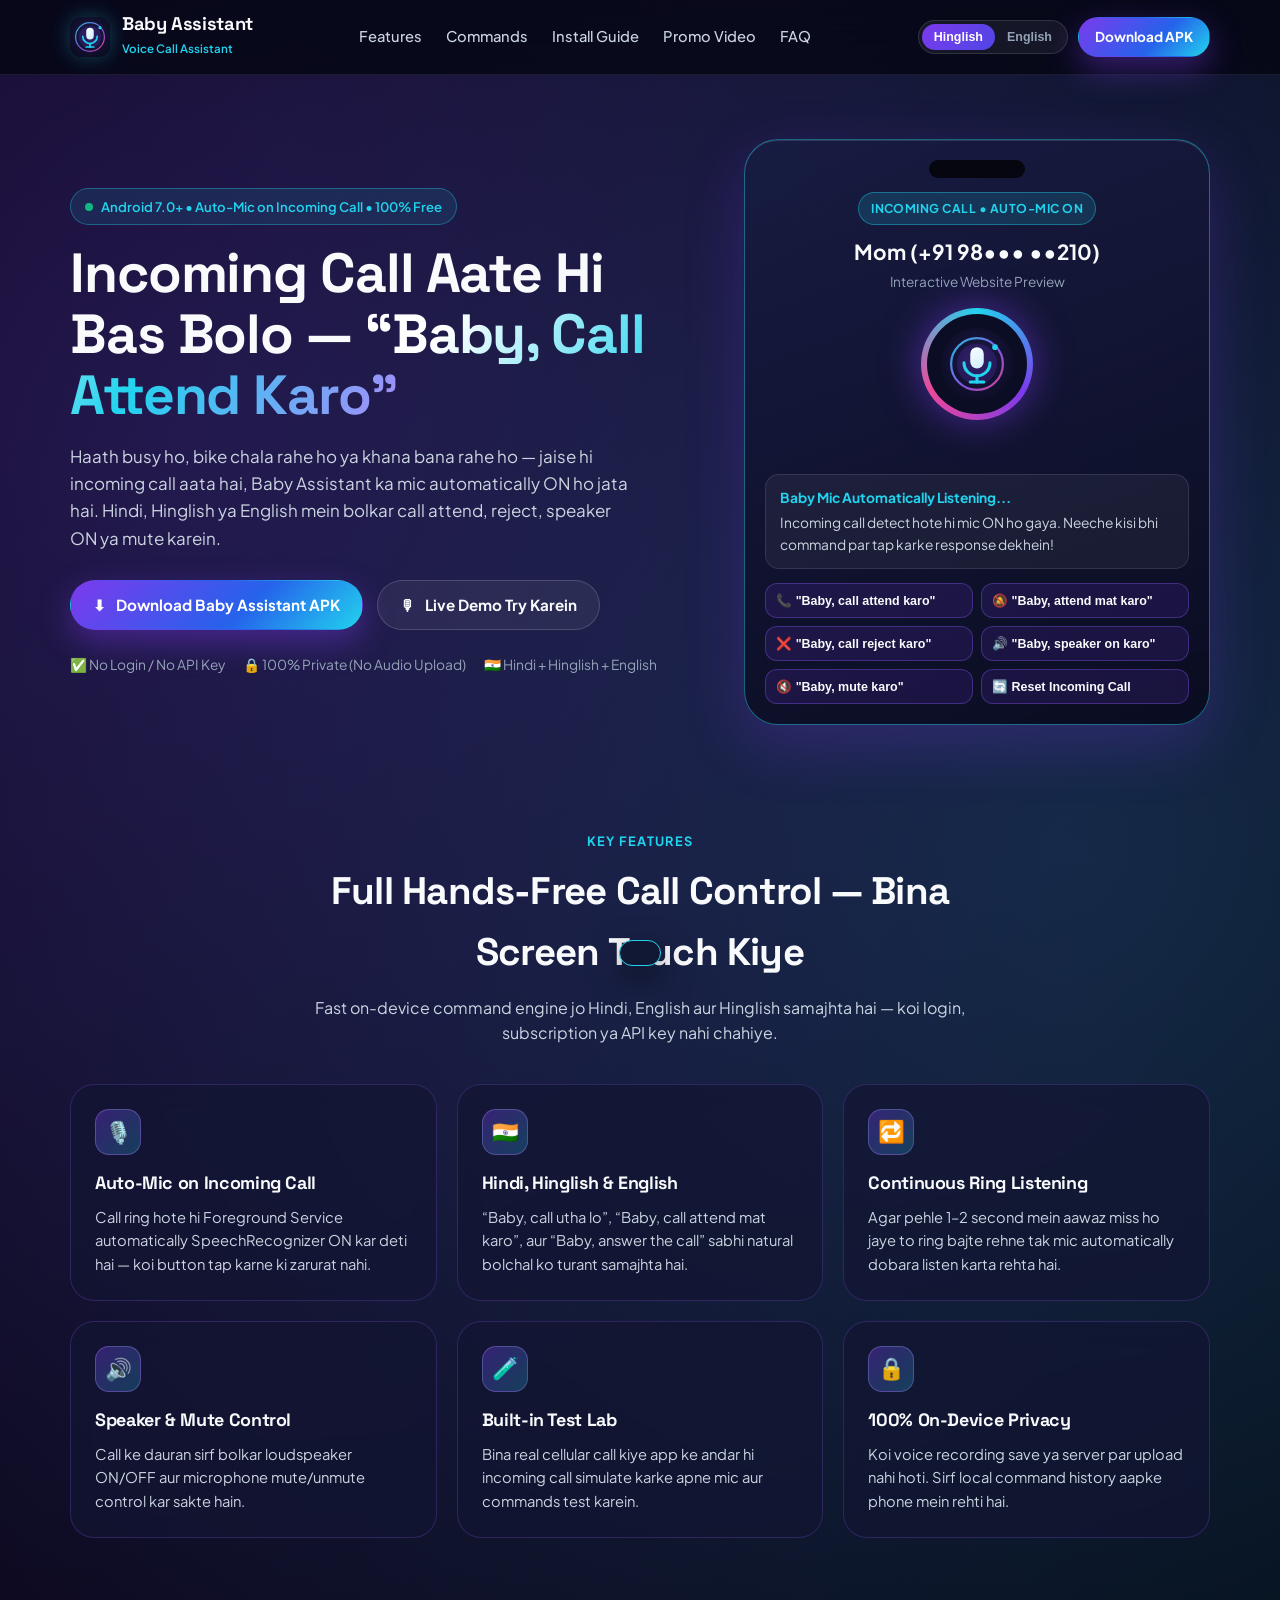
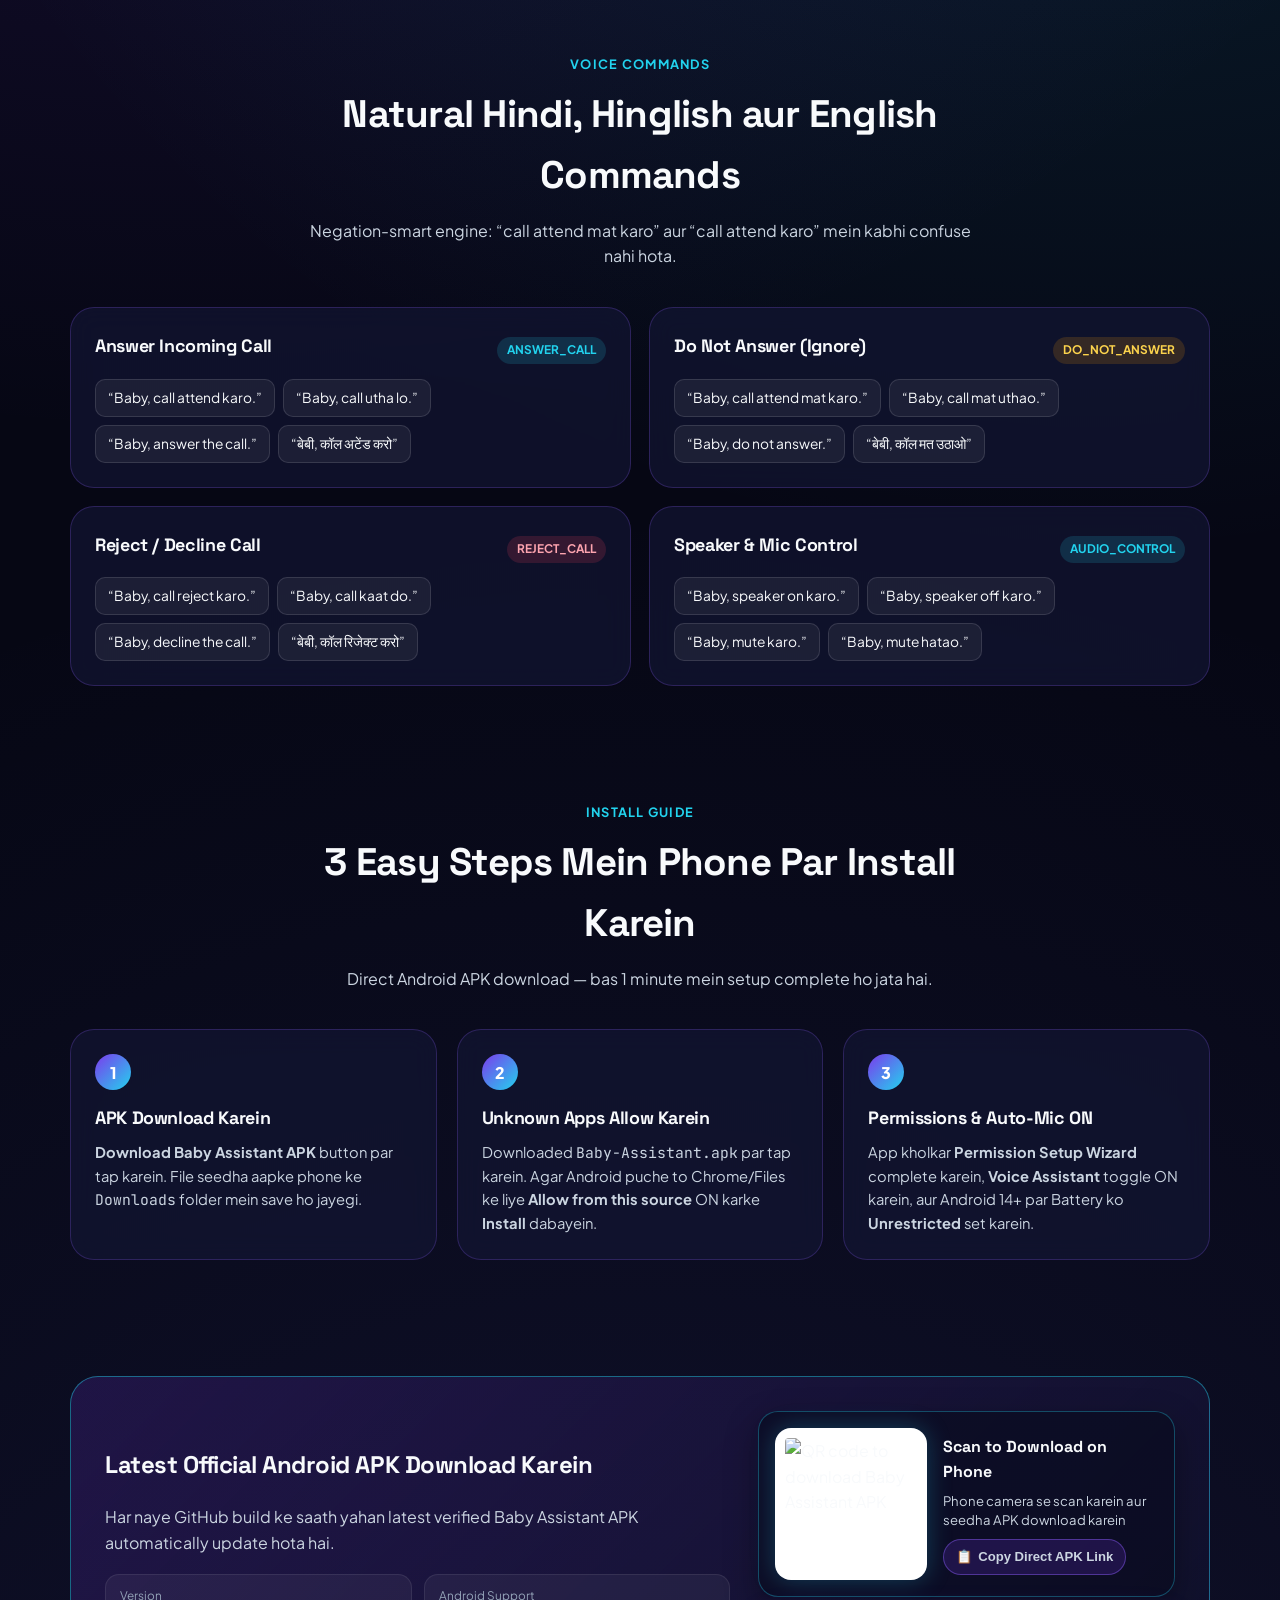
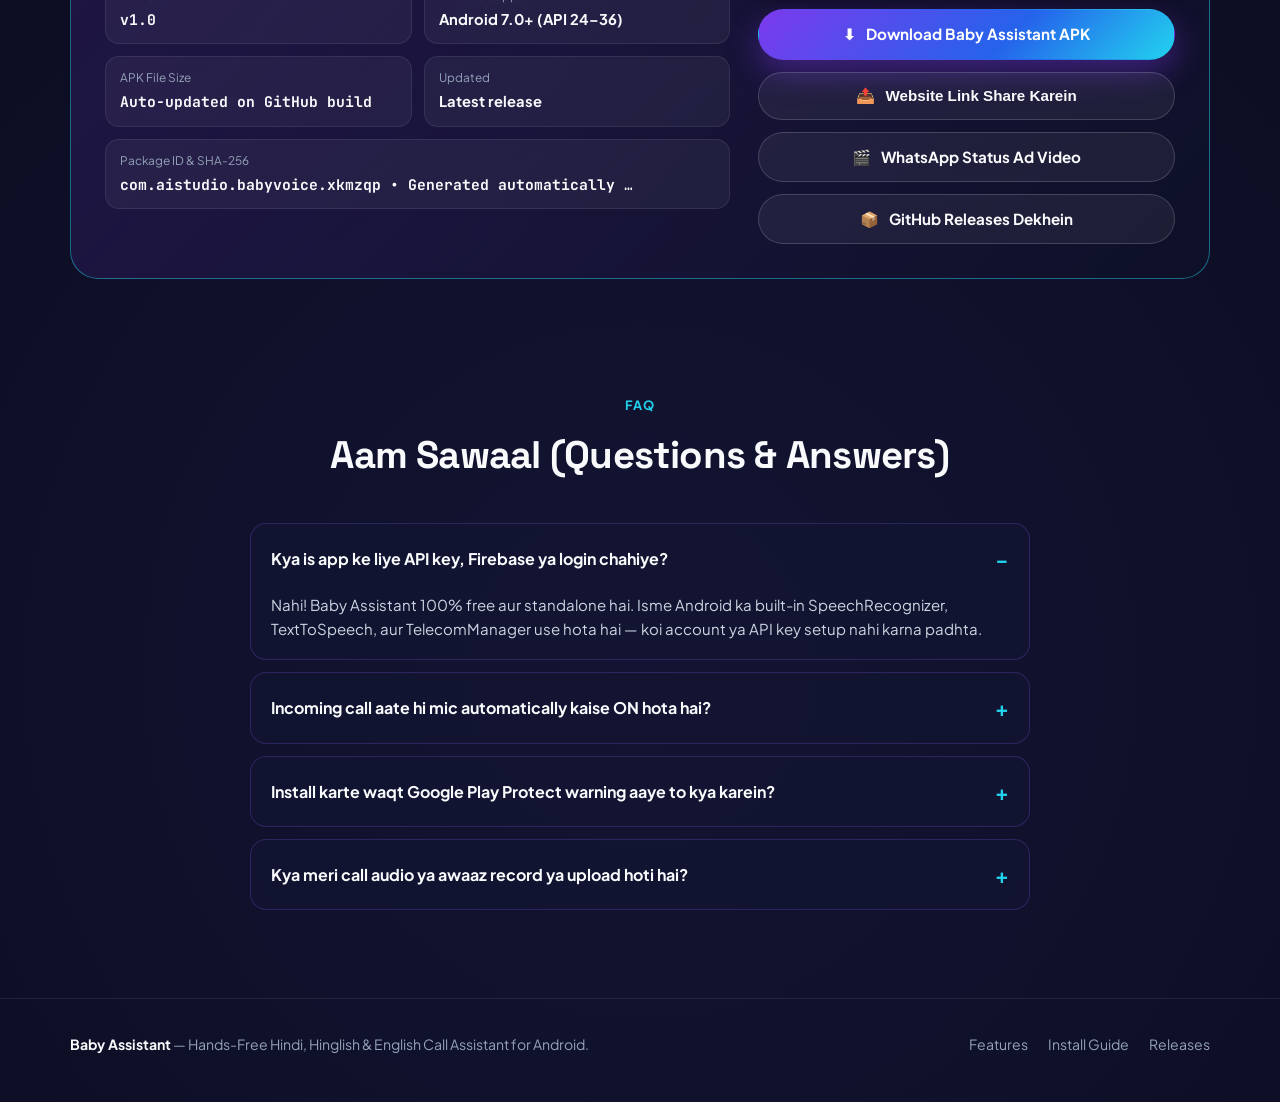
==== commit e04ddbad: "feat: add WhatsApp status promo video studio Introduce a new promo page and interactive JS renderer " ====
--- a/docs/index.html
+++ b/docs/index.html
@@ -33,6 +33,7 @@
         <a href="#features">Features</a>
         <a href="#commands">Commands</a>
         <a href="#install">Install Guide</a>
+        <a href="./promo.html">Promo Video</a>
         <a href="#faq">FAQ</a>
       </nav>
 
@@ -42,7 +43,7 @@
           <button type="button" class="lang-btn" data-lang="english">English</button>
         </div>
         <a
-          href="https://github.com/khilesh6263/-babu/releases/latest/download/Baby-Assistant.apk"
+          href="https://github.com/khilesh6263/-rinku/releases/latest/download/Baby-Assistant.apk"
           class="btn btn-primary btn-compact"
           data-apk-download
           download="Baby-Assistant.apk"
@@ -73,7 +74,7 @@
 
           <div class="hero-cta-row">
             <a
-              href="https://github.com/khilesh6263/-babu/releases/latest/download/Baby-Assistant.apk"
+              href="https://github.com/khilesh6263/-rinku/releases/latest/download/Baby-Assistant.apk"
               class="btn btn-primary"
               data-apk-download
               download="Baby-Assistant.apk"
@@ -358,7 +359,7 @@
             </div>
 
             <a
-              href="https://github.com/khilesh6263/-babu/releases/latest/download/Baby-Assistant.apk"
+              href="https://github.com/khilesh6263/-rinku/releases/latest/download/Baby-Assistant.apk"
               class="btn btn-primary"
               data-apk-download
               download="Baby-Assistant.apk"
@@ -372,8 +373,13 @@
               <span data-i18n="shareBtn">Website Link Share Karein</span>
             </button>
 
+            <a href="./promo.html" class="btn btn-secondary">
+              <span aria-hidden="true">🎬</span>
+              <span>WhatsApp Status Ad Video</span>
+            </a>
+
             <a
-              href="https://github.com/khilesh6263/-babu/releases"
+              href="https://github.com/khilesh6263/-rinku/releases"
               target="_blank"
               rel="noopener noreferrer"
               class="btn btn-secondary"
@@ -436,7 +442,7 @@
       <div class="footer-links">
         <a href="#features">Features</a>
         <a href="#install">Install Guide</a>
-        <a href="https://github.com/khilesh6263/-babu/releases" target="_blank" rel="noopener noreferrer" data-releases-link>Releases</a>
+        <a href="https://github.com/khilesh6263/-rinku/releases" target="_blank" rel="noopener noreferrer" data-releases-link>Releases</a>
       </div>
     </div>
   </footer>
